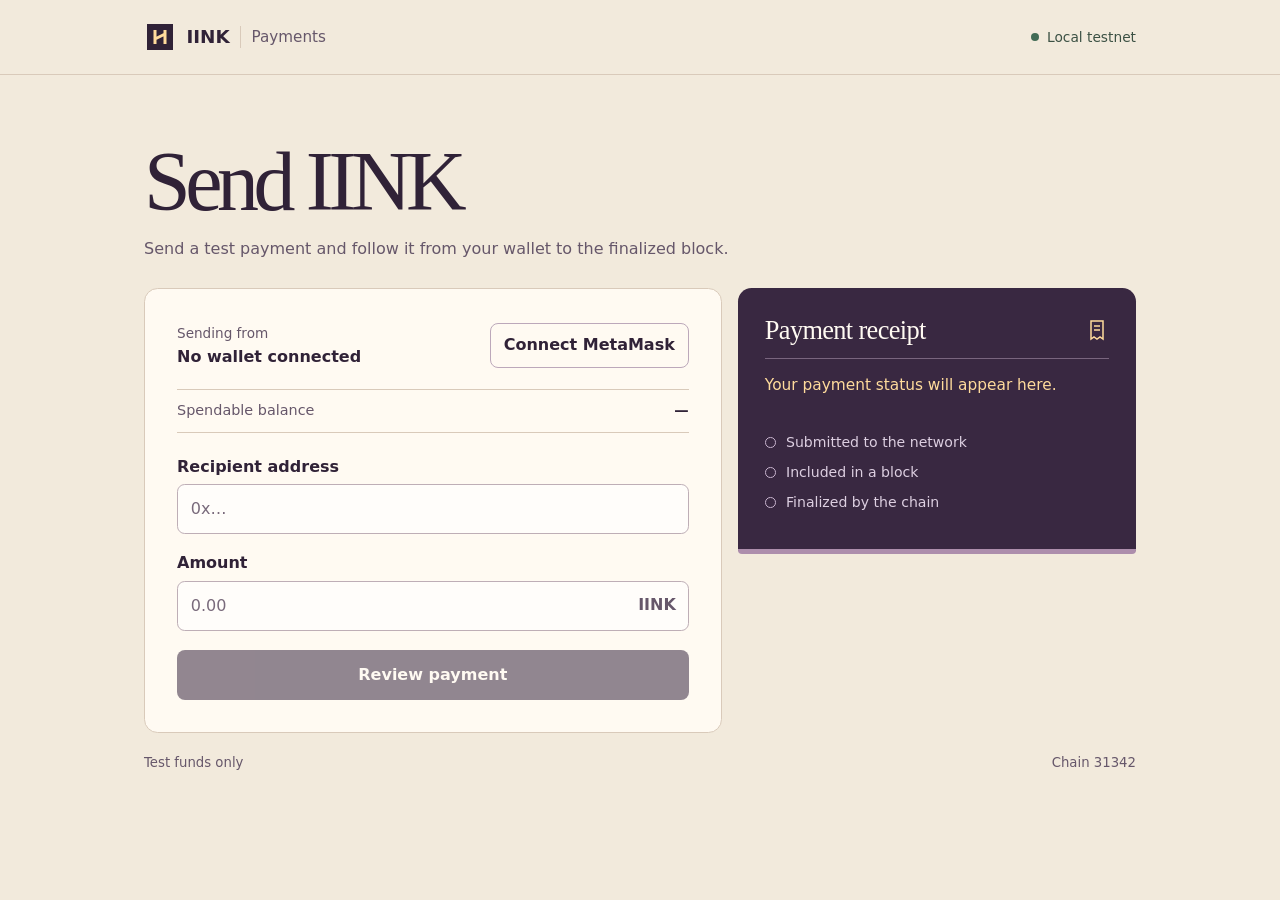
==== apps/payments/index.html @ 39e37c43 "Build the IINK local payments dApp" ====
<!doctype html>
<html lang="en">
<head>
  <meta charset="utf-8">
  <meta name="viewport" content="width=device-width, initial-scale=1">
  <meta name="color-scheme" content="light">
  <title>IINK Payments</title>
  <link rel="stylesheet" href="./styles.css">
  <script type="module" src="./app.mjs"></script>
</head>
<body>
  <header class="topbar">
    <div class="wrap topbar-inner">
      <span class="brand"><svg viewBox="0 0 32 32" width="32" height="32" aria-hidden="true"><path fill="currentColor" d="M3 3h26v26H3z"/><path fill="none" stroke="#ffdb9c" stroke-width="3" d="M11 23V9m10 14V9m-10 9 10-5"/></svg>IINK<span>Payments</span></span>
      <span class="network"><span aria-hidden="true"></span>Local testnet</span>
    </div>
  </header>

  <main class="wrap">
    <div class="intro">
      <h1>Send IINK</h1>
      <p>Send a test payment and follow it from your wallet to the finalized block.</p>
    </div>

    <div class="layout">
      <section class="payment" aria-label="New payment">
        <div class="wallet">
          <div><span class="caption">Sending from</span><strong id="account">No wallet connected</strong></div>
          <button type="button" class="secondary" id="connect">Connect MetaMask</button>
        </div>
        <p class="balance"><span>Spendable balance</span><strong id="balance">—</strong></p>
        <form id="payment-form">
          <label for="recipient">Recipient address</label>
          <input id="recipient" type="text" placeholder="0x…" spellcheck="false" autocomplete="off" required>
          <label for="amount">Amount</label>
          <div class="amount-input">
            <input id="amount" type="text" inputmode="decimal" placeholder="0.00" autocomplete="off" required>
            <span aria-hidden="true">IINK</span>
          </div>
          <p id="message" class="message" role="status" aria-live="polite"></p>

          <div id="quote" class="quote" hidden>
            <dl>
              <div><dt>Amount</dt><dd id="quote-amount"></dd></div>
              <div><dt>Estimated fee</dt><dd id="quote-fee"></dd></div>
              <div><dt>Estimated total</dt><dd id="quote-total"></dd></div>
            </dl>
            <p>Check the final quote in MetaMask before approving.</p>
          </div>
          <button type="submit" class="primary" id="submit" disabled>Review payment</button>
        </form>
      </section>

      <aside class="receipt" aria-labelledby="receipt-heading">
        <div class="receipt-title">
          <h2 id="receipt-heading">Payment receipt</h2>
          <svg viewBox="0 0 24 24" width="24" height="24" fill="none" stroke="currentColor" stroke-width="1.5" aria-hidden="true"><path d="M6 3h12v18l-3-2-3 2-3-2-3 2V3Z"/><path d="M9 8h6m-6 4h6"/></svg>
        </div>
        <p id="receipt-status" role="status" aria-live="polite">Your payment status will appear here.</p>
        <ol class="steps" aria-label="Payment progress">
          <li id="step-submitted">Submitted to the network</li>
          <li id="step-included">Included in a block</li>
          <li id="step-finalized">Finalized by the chain</li>
        </ol>
        <dl id="receipt-data" hidden>
          <div><dt>Block</dt><dd id="block"></dd></div>
          <div><dt>Actual fee</dt><dd id="actual-fee"></dd></div>
          <div class="hash"><dt>Transaction hash</dt><dd id="hash"></dd></div>
        </dl>
        <button id="copy-hash" class="copy" type="button" hidden>Copy hash</button>
      </aside>
    </div>
    <footer><span>Test funds only</span><span>Chain 31342</span></footer>
  </main>
</body>
</html>
---- apps/payments/styles.css ----
:root {
  --paper: #f2eadc;
  --white: #fffaf2;
  --ink: #302237;
  --muted: #66576a;
  --line: #d9caba;
  --plum: #392841;
  --gold: #ffdb9c;
  --good: #abdbc1;
  --error: #8b303f;
  color: var(--ink);
  background: var(--paper);
  font: 16px/1.5 "Aptos", "Segoe UI", system-ui, sans-serif;
}

* { box-sizing: border-box; }
[hidden] { display: none !important; }
body { margin: 0; }
button, input { font: inherit; }
button { cursor: pointer; }
button:disabled { cursor: default; opacity: .55; }
button:focus-visible, input:focus-visible { outline: 3px solid #896439; outline-offset: 3px; }
.wrap { width: min(100% - 3rem, 62rem); margin-inline: auto; }
.topbar { border-bottom: 1px solid var(--line); }
.topbar-inner { min-height: 74px; display: flex; align-items: center; justify-content: space-between; gap: 1rem; }
.brand { display: inline-flex; align-items: center; gap: .65rem; font-weight: 800; font-size: 1.15rem; }
.brand span { color: var(--muted); font-size: .95rem; font-weight: 500; border-left: 1px solid var(--line); padding-left: .65rem; }
.network { display: inline-flex; gap: .48rem; align-items: center; color: #3c5144; font-size: .86rem; white-space: nowrap; }
.network span { width: .5rem; height: .5rem; border-radius: 50%; background: #426b55; }
.intro { margin-block: clamp(2.1rem, 6vw, 4.1rem) 1.7rem; }
h1, h2 { font-family: Georgia, serif; font-weight: 500; }
h1 { margin: 0; font-size: clamp(3rem, 9vw, 5.25rem); line-height: .98; letter-spacing: -.065em; }
.intro p { color: var(--muted); margin: .9rem 0 0; }
.layout { display: grid; grid-template-columns: minmax(0, 1.45fr) minmax(0, 1fr); align-items: start; gap: 1rem; }
.payment { background: var(--white); border: 1px solid var(--line); border-radius: .85rem; padding: clamp(1.1rem, 3vw, 2rem); }
.wallet { display: flex; gap: .7rem; align-items: center; justify-content: space-between; flex-wrap: wrap; }
.wallet strong { display: block; overflow-wrap: anywhere; }
.caption { color: var(--muted); font-size: .85rem; }
.secondary { background: transparent; border: 1px solid #bca8ba; border-radius: .5rem; padding: .6rem .8rem; color: var(--ink); font-weight: 650; }
.secondary:hover:not(:disabled) { background: #f2e8e5; }
.balance { display: flex; justify-content: space-between; gap: .75rem; margin: 1.2rem 0 1.35rem; padding-block: .65rem; border-block: 1px solid var(--line); color: var(--muted); font-size: .9rem; }
.balance strong { text-align: right; overflow-wrap: anywhere; color: var(--ink); }
label { display: block; margin-bottom: .36rem; font-weight: 650; }
input { width: 100%; border: 1px solid #beaeb6; border-radius: .48rem; padding: .75rem .8rem; color: var(--ink); background: #fffdfa; }
input::placeholder { color: #796a7b; }
#recipient { margin-bottom: 1.05rem; }
.amount-input { position: relative; }
.amount-input input { padding-right: 4.3rem; }
.amount-input span { position: absolute; inset: .78rem .8rem auto auto; font-weight: 650; color: var(--muted); }
.message { color: var(--error); font-size: .88rem; margin: .7rem 0; overflow-wrap: anywhere; }
.message:empty { margin: 0; }
.quote { margin-top: .85rem; padding: .75rem 0 0; border-top: 1px solid var(--line); }
dl { margin: 0; font-size: .88rem; }
dl > div { display: flex; gap: .6rem; justify-content: space-between; }
dd { margin: 0; text-align: right; overflow-wrap: anywhere; }
.quote p { color: var(--muted); font-size: .84rem; }
.primary { margin-top: 1.2rem; width: 100%; color: var(--white); background: var(--plum); border: 0; border-radius: .5rem; font-weight: 700; padding: .82rem 1rem; }
.primary:hover:not(:disabled) { background: #50395b; }
.receipt { min-width: 0; padding: clamp(1.1rem, 3vw, 1.7rem); border-radius: .85rem .85rem .25rem .25rem; border-bottom: .35rem solid #ad8eac; background: var(--plum); color: var(--white); }
.receipt-title { display: flex; justify-content: space-between; gap: 1rem; align-items: center; padding-bottom: .8rem; border-bottom: 1px solid #79657e; }
.receipt-title svg { color: var(--gold); }
h2 { margin: 0; font-size: 1.65rem; line-height: 1.1; letter-spacing: -.025em; }
#receipt-status { color: var(--gold); min-height: 2.8em; font-size: .96rem; }
.steps { list-style: none; margin: 0; padding: 0; }
.steps li { display: flex; align-items: center; gap: .65rem; color: #ddcfe1; margin: .55rem 0; font-size: .88rem; }
.steps li::before { content: ""; display: inline-block; width: .55rem; height: .55rem; border-radius: 50%; border: 1px solid #c9b5cf; }
.steps li[data-done] { color: var(--good); }
.steps li[data-done]::before { background: var(--good); border-color: var(--good); }
.receipt dl { border-top: 1px solid #79657e; margin-top: 1rem; padding-top: .8rem; }
.receipt dl .hash { display: block; margin-top: .7rem; }
.hash dd { text-align: left; font-family: ui-monospace, Consolas, monospace; font-size: .78rem; }
.copy { margin-top: .6rem; color: var(--gold); background: transparent; border: 1px solid #9d829e; border-radius: .4rem; padding: .28rem .6rem; font-size: .85rem; }
.copy:focus-visible { outline-color: var(--gold); }
footer { display: flex; justify-content: space-between; color: var(--muted); font-size: .83rem; padding-block: 1.25rem; }

@media (max-width: 650px) {
  .wrap { width: min(100% - 1.6rem, 32rem); }
  .layout { grid-template-columns: 1fr; }
  .topbar-inner { min-height: 60px; }
}
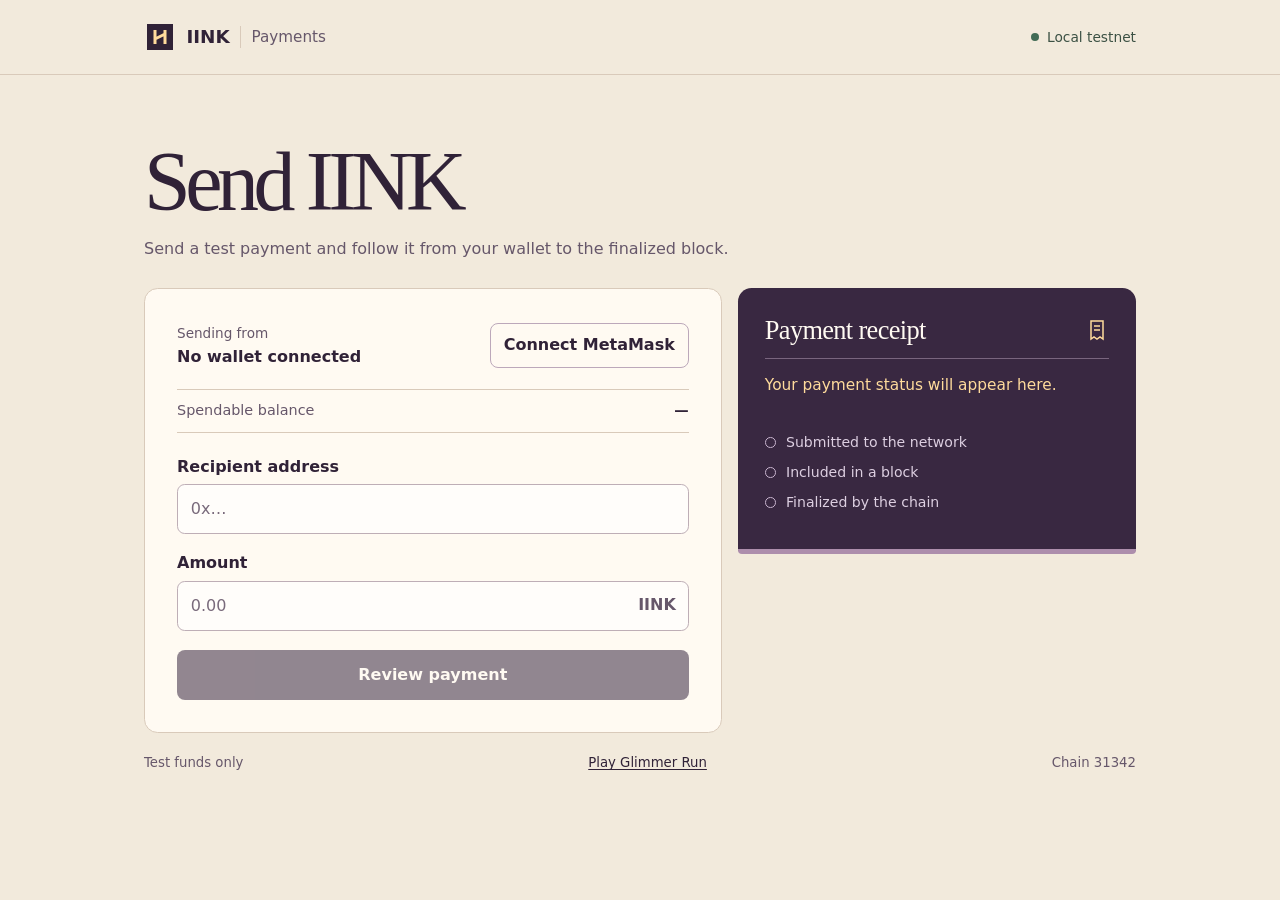
==== commit 887448de: "Add Glimmer Run with an on-chain Courier Pass" ====
--- a/apps/payments/index.html
+++ b/apps/payments/index.html
@@ -70,7 +70,7 @@
         <button id="copy-hash" class="copy" type="button" hidden>Copy hash</button>
       </aside>
     </div>
-    <footer><span>Test funds only</span><span>Chain 31342</span></footer>
+    <footer><span>Test funds only</span><a href="/game/">Play Glimmer Run</a><span>Chain 31342</span></footer>
   </main>
 </body>
 </html>
--- a/apps/payments/styles.css
+++ b/apps/payments/styles.css
@@ -72,6 +72,7 @@
 .copy { margin-top: .6rem; color: var(--gold); background: transparent; border: 1px solid #9d829e; border-radius: .4rem; padding: .28rem .6rem; font-size: .85rem; }
 .copy:focus-visible { outline-color: var(--gold); }
 footer { display: flex; justify-content: space-between; color: var(--muted); font-size: .83rem; padding-block: 1.25rem; }
+footer a { color: var(--ink); text-underline-offset: .18em; }
 
 @media (max-width: 650px) {
   .wrap { width: min(100% - 1.6rem, 32rem); }
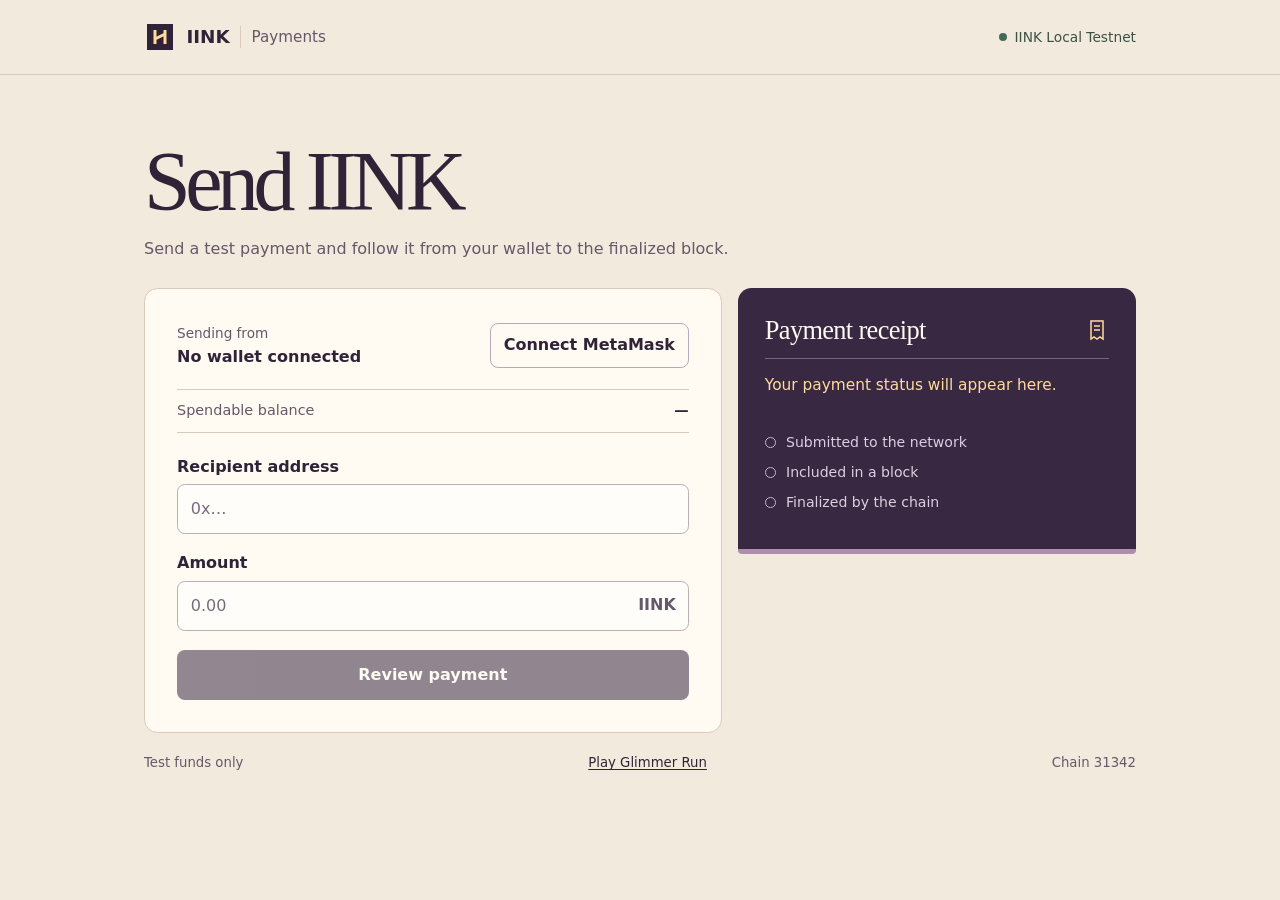
==== commit 686183f1: "Prepare two-host private testnet rehearsal" ====
--- a/apps/payments/index.html
+++ b/apps/payments/index.html
@@ -12,7 +12,7 @@
   <header class="topbar">
     <div class="wrap topbar-inner">
       <span class="brand"><svg viewBox="0 0 32 32" width="32" height="32" aria-hidden="true"><path fill="currentColor" d="M3 3h26v26H3z"/><path fill="none" stroke="#ffdb9c" stroke-width="3" d="M11 23V9m10 14V9m-10 9 10-5"/></svg>IINK<span>Payments</span></span>
-      <span class="network"><span aria-hidden="true"></span>Local testnet</span>
+      <span class="network"><span aria-hidden="true"></span><span id="network-name">IINK Local Testnet</span></span>
     </div>
   </header>
 
@@ -70,7 +70,7 @@
         <button id="copy-hash" class="copy" type="button" hidden>Copy hash</button>
       </aside>
     </div>
-    <footer><span>Test funds only</span><a href="/game/">Play Glimmer Run</a><span>Chain 31342</span></footer>
+    <footer><span>Test funds only</span><a href="/game/">Play Glimmer Run</a><span id="network-chain">Chain 31342</span></footer>
   </main>
 </body>
 </html>
--- a/apps/payments/styles.css
+++ b/apps/payments/styles.css
@@ -26,7 +26,7 @@
 .brand { display: inline-flex; align-items: center; gap: .65rem; font-weight: 800; font-size: 1.15rem; }
 .brand span { color: var(--muted); font-size: .95rem; font-weight: 500; border-left: 1px solid var(--line); padding-left: .65rem; }
 .network { display: inline-flex; gap: .48rem; align-items: center; color: #3c5144; font-size: .86rem; white-space: nowrap; }
-.network span { width: .5rem; height: .5rem; border-radius: 50%; background: #426b55; }
+.network span[aria-hidden] { width: .5rem; height: .5rem; border-radius: 50%; background: #426b55; }
 .intro { margin-block: clamp(2.1rem, 6vw, 4.1rem) 1.7rem; }
 h1, h2 { font-family: Georgia, serif; font-weight: 500; }
 h1 { margin: 0; font-size: clamp(3rem, 9vw, 5.25rem); line-height: .98; letter-spacing: -.065em; }
